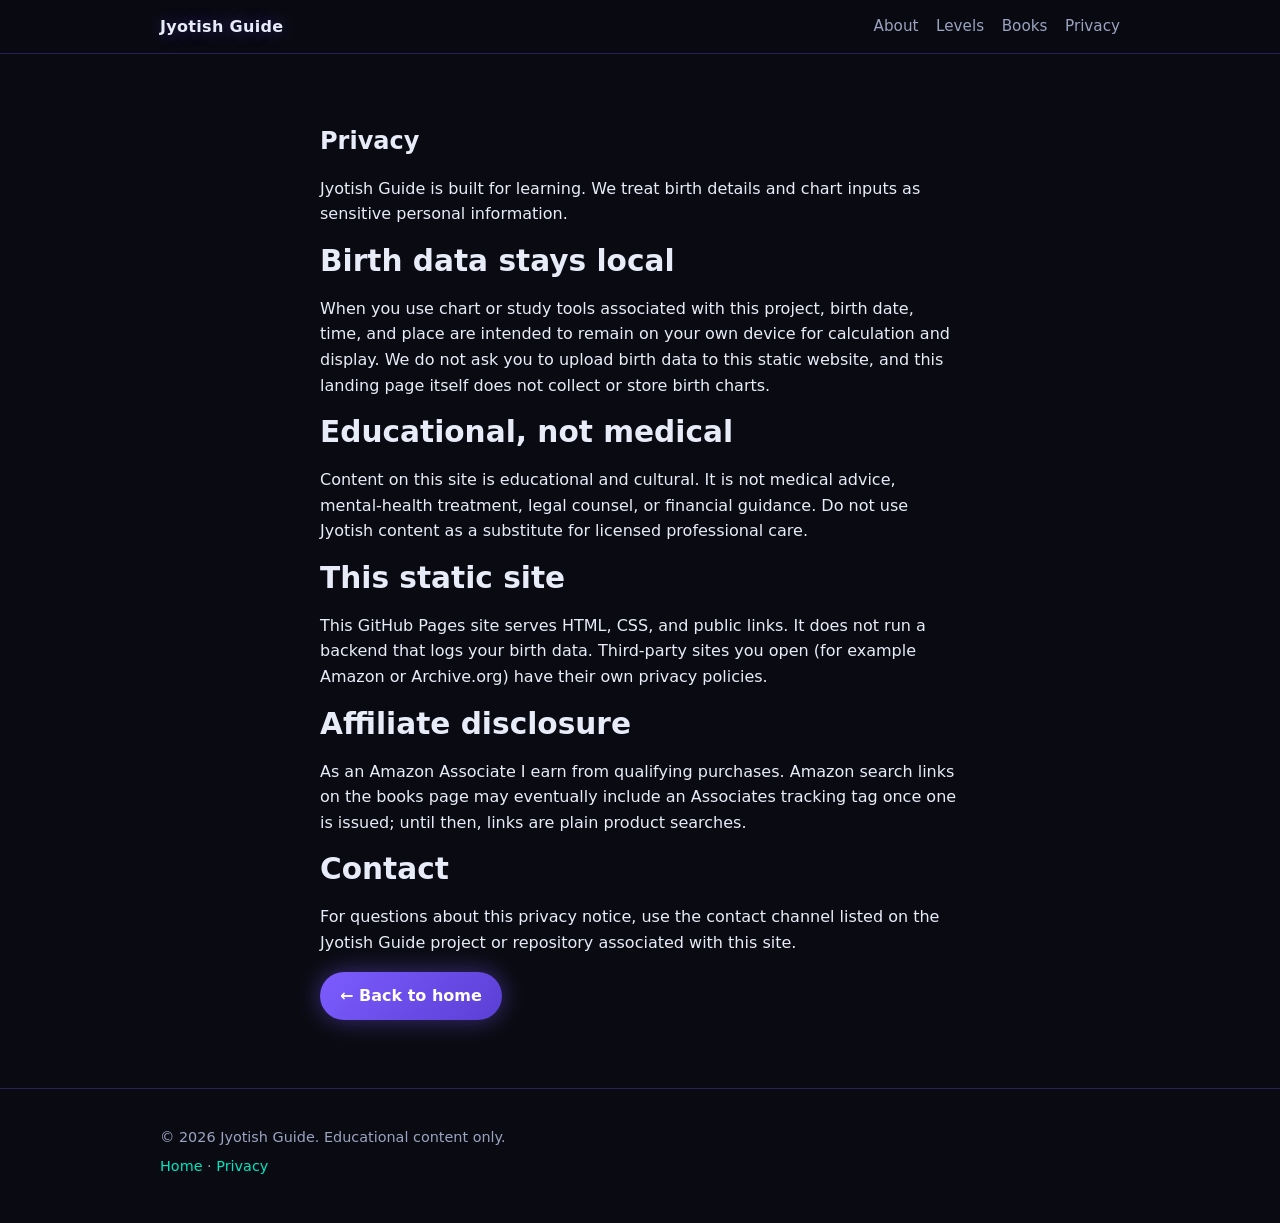
==== privacy.html @ 07be3cb1 "Initial Jyotish Guide landing page for Amazon Associates" ====
<!DOCTYPE html>
<html lang="en">
<head>
  <meta charset="UTF-8">
  <meta name="viewport" content="width=device-width, initial-scale=1">
  <meta name="description" content="Privacy policy for Jyotish Guide — birth data stays local; educational use only.">
  <title>Privacy — Jyotish Guide</title>
  <link rel="stylesheet" href="styles.css">
</head>
<body>
  <header class="site-header">
    <div class="wrap">
      <a class="logo" href="index.html">Jyotish Guide</a>
      <nav>
        <a href="index.html#about">About</a>
        <a href="index.html#levels">Levels</a>
        <a href="index.html#books">Books</a>
        <a href="privacy.html">Privacy</a>
      </nav>
    </div>
  </header>

  <main>
    <section class="section">
      <div class="wrap narrow">
        <h1>Privacy</h1>
        <p>
          Jyotish Guide is built for learning. We treat birth details and chart
          inputs as sensitive personal information.
        </p>
        <h2>Birth data stays local</h2>
        <p>
          When you use chart or study tools associated with this project, birth
          date, time, and place are intended to remain on your own device for
          calculation and display. We do not ask you to upload birth data to this
          static website, and this landing page itself does not collect or store
          birth charts.
        </p>
        <h2>Educational, not medical</h2>
        <p>
          Content on this site is educational and cultural. It is not medical
          advice, mental-health treatment, legal counsel, or financial guidance.
          Do not use Jyotish content as a substitute for licensed professional care.
        </p>
        <h2>This static site</h2>
        <p>
          This GitHub Pages site serves HTML, CSS, and public links. It does not
          run a backend that logs your birth data. Third-party sites you open
          (for example Amazon or Archive.org) have their own privacy policies.
        </p>
        <h2>Affiliate disclosure</h2>
        <p>
          As an Amazon Associate I earn from qualifying purchases. Amazon search
          links on the books page may eventually include an Associates tracking
          tag once one is issued; until then, links are plain product searches.
        </p>
        <h2>Contact</h2>
        <p>
          For questions about this privacy notice, use the contact channel listed
          on the Jyotish Guide project or repository associated with this site.
        </p>
        <p><a class="btn" href="index.html">← Back to home</a></p>
      </div>
    </section>
  </main>

  <footer class="site-footer">
    <div class="wrap">
      <p>© 2026 Jyotish Guide. Educational content only.</p>
      <p><a href="index.html">Home</a> · <a href="privacy.html">Privacy</a></p>
    </div>
  </footer>
</body>
</html>
---- styles.css ----
/* Jyotish Guide — dark neon, simple, mobile-friendly */
:root {
  --bg: #0a0b12;
  --bg-elevated: #12141f;
  --text: #e8ecf8;
  --muted: #9aa3c0;
  --neon: #7c5cff;
  --neon-2: #00e5c0;
  --neon-glow: rgba(124, 92, 255, 0.45);
  --border: rgba(124, 92, 255, 0.28);
  --radius: 14px;
  --max: 960px;
}

*, *::before, *::after { box-sizing: border-box; }

html { scroll-behavior: smooth; }

body {
  margin: 0;
  font-family: system-ui, -apple-system, "Segoe UI", Roboto, Ubuntu, sans-serif;
  background: var(--bg);
  color: var(--text);
  line-height: 1.6;
  min-height: 100vh;
}

a { color: var(--neon-2); text-decoration: none; }
a:hover { text-decoration: underline; }

.wrap {
  width: min(100% - 2rem, var(--max));
  margin-inline: auto;
}
.wrap.narrow { width: min(100% - 2rem, 640px); }

.site-header {
  position: sticky;
  top: 0;
  z-index: 10;
  background: rgba(10, 11, 18, 0.88);
  backdrop-filter: blur(10px);
  border-bottom: 1px solid var(--border);
}
.site-header .wrap {
  display: flex;
  align-items: center;
  justify-content: space-between;
  gap: 1rem;
  padding: 0.85rem 0;
}
.logo {
  font-weight: 700;
  letter-spacing: 0.02em;
  color: var(--text);
  text-shadow: 0 0 18px var(--neon-glow);
}
.logo:hover { text-decoration: none; color: var(--neon-2); }
nav { display: flex; flex-wrap: wrap; gap: 0.85rem 1.1rem; }
nav a { color: var(--muted); font-size: 0.95rem; }
nav a:hover { color: var(--text); }

.hero {
  padding: 4.5rem 0 3.5rem;
  background:
    radial-gradient(ellipse 80% 60% at 50% -10%, rgba(124, 92, 255, 0.22), transparent 60%),
    radial-gradient(ellipse 50% 40% at 90% 40%, rgba(0, 229, 192, 0.08), transparent 50%);
  border-bottom: 1px solid var(--border);
}
.eyebrow {
  text-transform: uppercase;
  letter-spacing: 0.12em;
  font-size: 0.75rem;
  color: var(--neon-2);
  margin: 0 0 0.75rem;
}
.hero h1 {
  margin: 0 0 1rem;
  font-size: clamp(1.85rem, 4.5vw, 2.75rem);
  line-height: 1.15;
  text-shadow: 0 0 40px var(--neon-glow);
}
.lead {
  font-size: 1.1rem;
  color: var(--muted);
  max-width: 36rem;
  margin: 0 0 1.75rem;
}

.btn {
  display: inline-block;
  padding: 0.7rem 1.25rem;
  border-radius: 999px;
  background: linear-gradient(135deg, var(--neon), #5a3fd4);
  color: #fff;
  font-weight: 600;
  box-shadow: 0 0 24px var(--neon-glow);
  border: none;
}
.btn:hover { text-decoration: none; filter: brightness(1.08); }

.section { padding: 3.25rem 0; }
.section h2 {
  margin: 0 0 0.75rem;
  font-size: clamp(1.4rem, 3vw, 1.85rem);
}
.section-intro { color: var(--muted); margin: 0 0 1.75rem; }

.levels {
  background: var(--bg-elevated);
  border-block: 1px solid var(--border);
}
.cards {
  display: grid;
  gap: 1.25rem;
  grid-template-columns: 1fr;
}
@media (min-width: 720px) {
  .cards { grid-template-columns: repeat(3, 1fr); }
}
.card {
  background: var(--bg);
  border: 1px solid var(--border);
  border-radius: var(--radius);
  padding: 1.35rem 1.25rem;
}
.card.featured {
  border-color: var(--neon);
  box-shadow: 0 0 28px rgba(124, 92, 255, 0.2);
}
.card h3 {
  margin: 0 0 0.6rem;
  color: var(--neon-2);
}
.card p { margin: 0 0 0.85rem; color: var(--muted); font-size: 0.95rem; }
.card ul {
  margin: 0;
  padding-left: 1.1rem;
  color: var(--text);
  font-size: 0.9rem;
}
.card li { margin-bottom: 0.35rem; }

.book-feature {
  background: var(--bg-elevated);
  border: 1px solid var(--border);
  border-radius: var(--radius);
  padding: 1.5rem;
  margin-bottom: 2rem;
}
.book-feature h3 { margin-top: 0; }
.link-out { font-weight: 600; }

.buy-heading { margin-top: 0.5rem; }
.buy-list {
  list-style: none;
  padding: 0;
  margin: 1rem 0 1.5rem;
}
.buy-list li {
  margin-bottom: 0.65rem;
  padding: 0.85rem 1rem;
  background: var(--bg-elevated);
  border-radius: 10px;
  border: 1px solid var(--border);
}
.buy-list a { font-weight: 500; }

.disclosure {
  font-size: 0.9rem;
  color: var(--muted);
  border-left: 3px solid var(--neon);
  padding: 0.65rem 0 0.65rem 1rem;
  margin: 1.5rem 0 0;
}

.site-footer {
  padding: 2rem 0 2.5rem;
  border-top: 1px solid var(--border);
  color: var(--muted);
  font-size: 0.9rem;
}
.site-footer p { margin: 0.35rem 0; }

h1, h2, h3 { line-height: 1.25; }
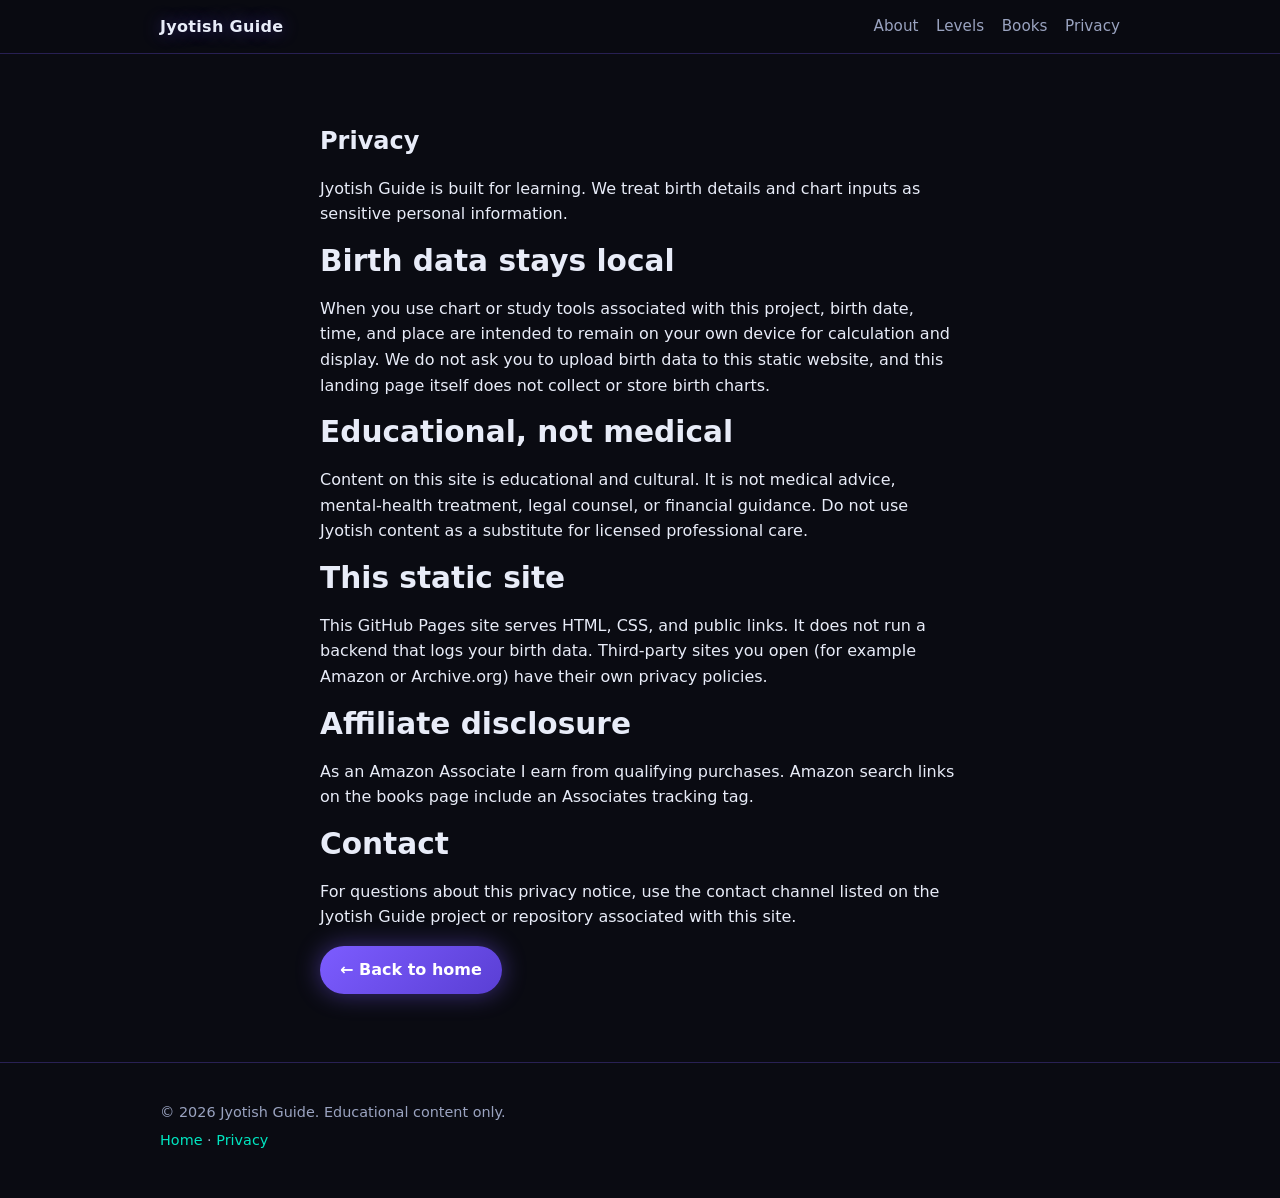
==== commit d3ac9d49: "Add Amazon Associates tag to book links" ====
--- a/privacy.html
+++ b/privacy.html
@@ -51,8 +51,7 @@
         <h2>Affiliate disclosure</h2>
         <p>
           As an Amazon Associate I earn from qualifying purchases. Amazon search
-          links on the books page may eventually include an Associates tracking
-          tag once one is issued; until then, links are plain product searches.
+          links on the books page include an Associates tracking tag.
         </p>
         <h2>Contact</h2>
         <p>
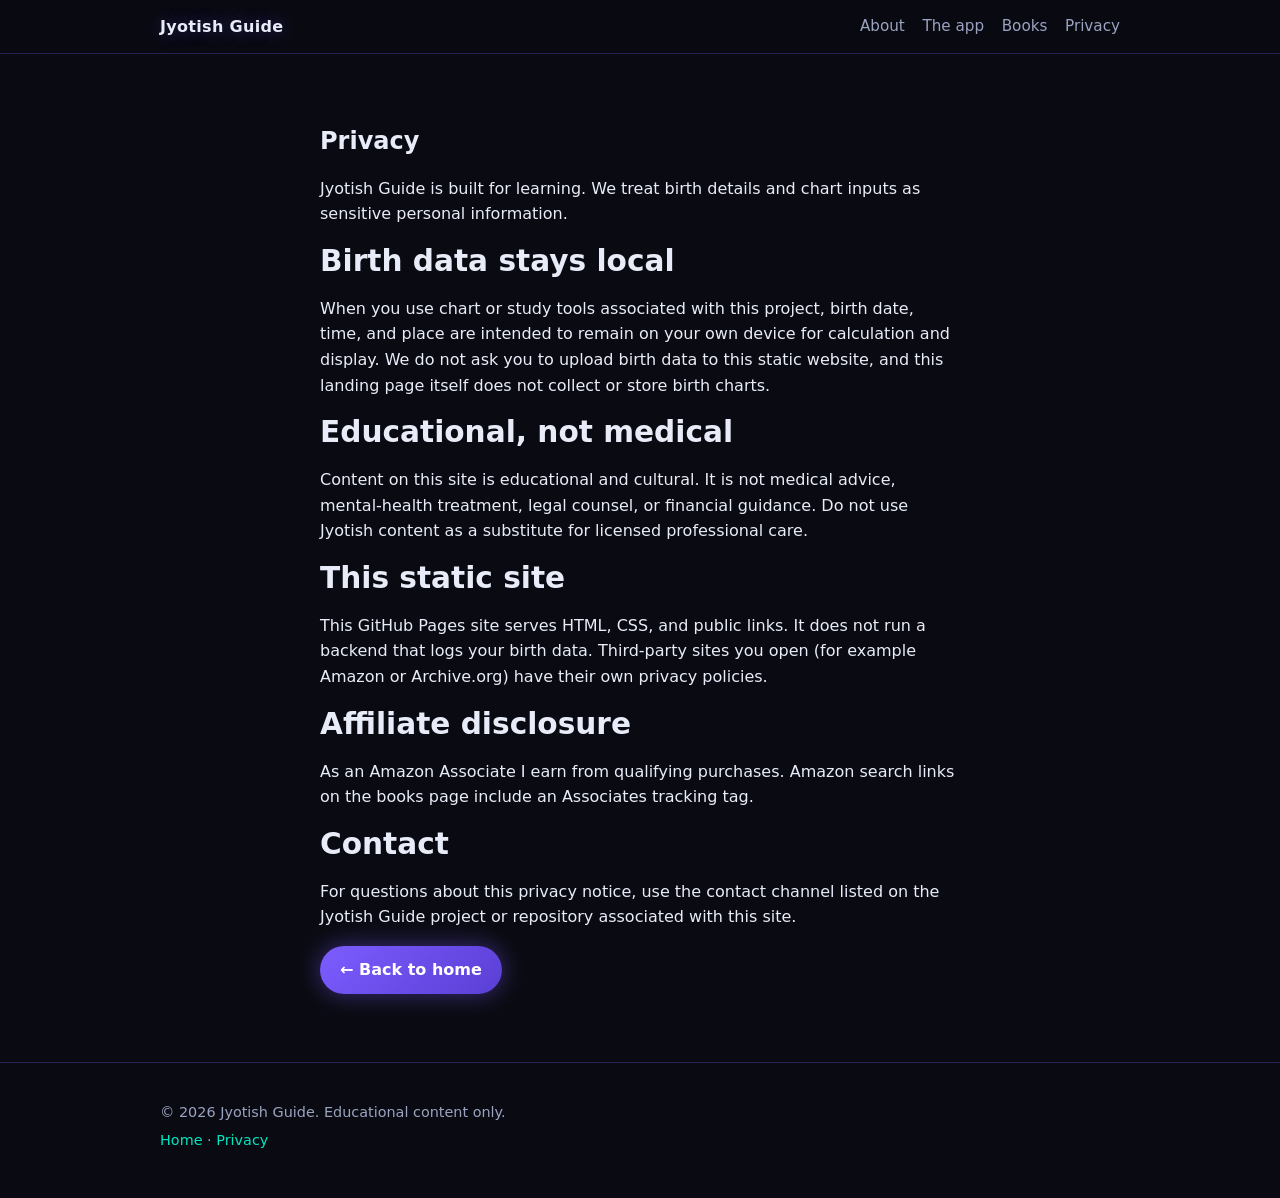
==== commit c9ec66d9: "Replace the free-tier landing with a $6 Member checkout paywall. Open the app posts Stripe Checkout " ====
--- a/privacy.html
+++ b/privacy.html
@@ -13,7 +13,7 @@
       <a class="logo" href="index.html">Jyotish Guide</a>
       <nav>
         <a href="index.html#about">About</a>
-        <a href="index.html#levels">Levels</a>
+        <a href="index.html#app">The app</a>
         <a href="index.html#books">Books</a>
         <a href="privacy.html">Privacy</a>
       </nav>
--- a/styles.css
+++ b/styles.css
@@ -98,6 +98,27 @@
   border: none;
 }
 .btn:hover { text-decoration: none; filter: brightness(1.08); }
+button.btn {
+  font: inherit;
+  cursor: pointer;
+}
+button.btn:disabled {
+  opacity: 0.7;
+  cursor: progress;
+}
+.install-note,
+.honest {
+  color: var(--muted);
+  max-width: 36rem;
+  margin: 1rem 0 0;
+  font-size: 0.95rem;
+}
+.price {
+  margin: 0 0 0.6rem;
+  font-size: 1.55rem;
+  font-weight: 700;
+  color: var(--text);
+}
 
 .section { padding: 3.25rem 0; }
 .section h2 {
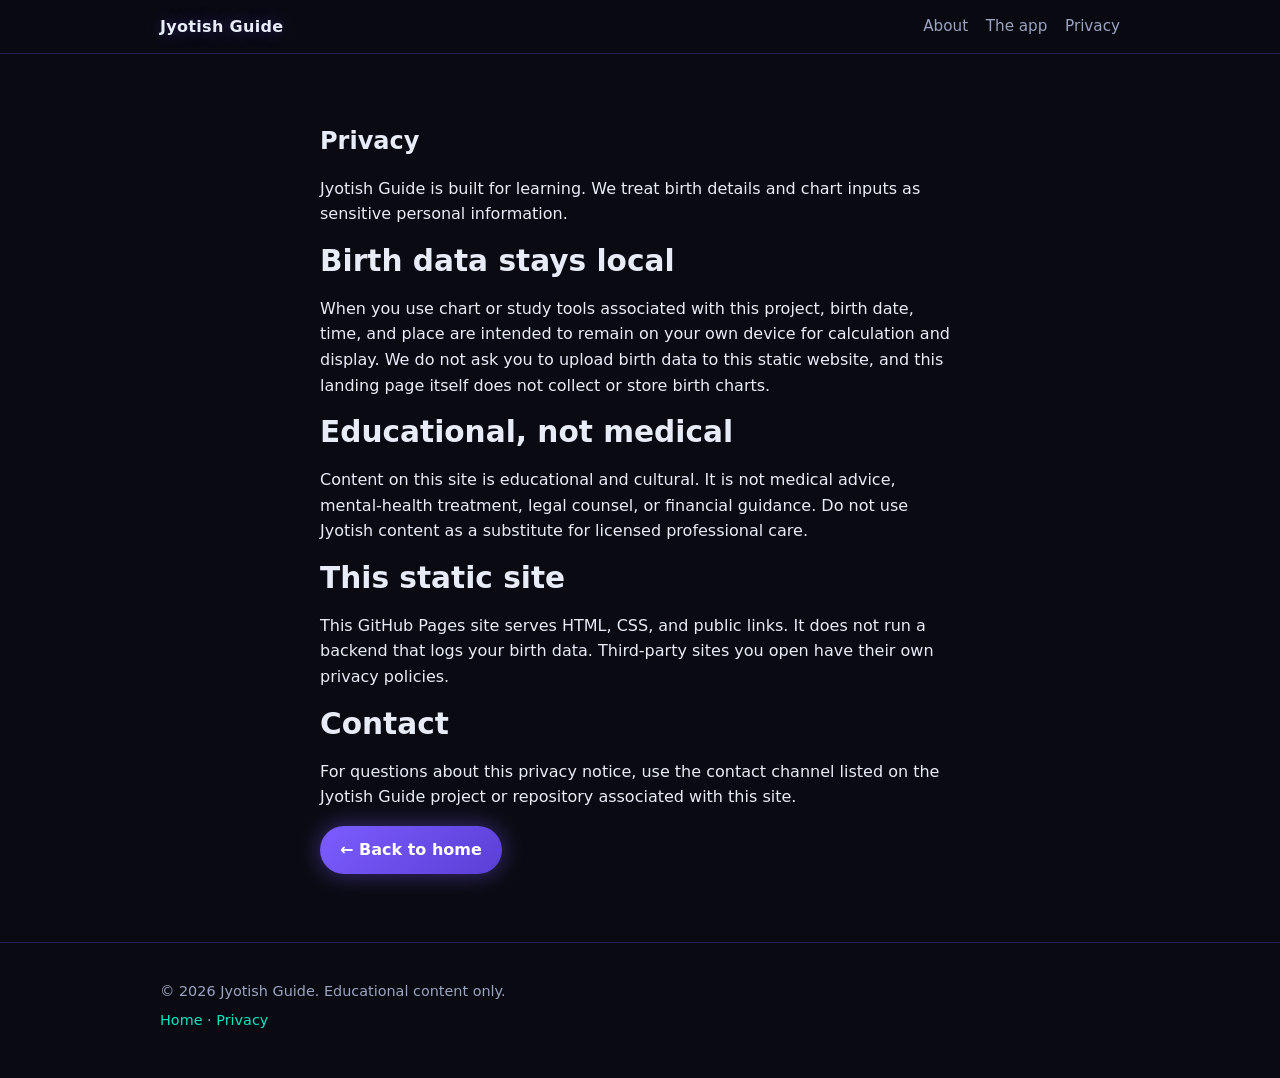
==== commit e7a1e267: "Remove books, Amazon, and affiliate mentions from the landing page. The site now stays on what Jyoti" ====
--- a/privacy.html
+++ b/privacy.html
@@ -14,7 +14,6 @@
       <nav>
         <a href="index.html#about">About</a>
         <a href="index.html#app">The app</a>
-        <a href="index.html#books">Books</a>
         <a href="privacy.html">Privacy</a>
       </nav>
     </div>
@@ -46,12 +45,7 @@
         <p>
           This GitHub Pages site serves HTML, CSS, and public links. It does not
           run a backend that logs your birth data. Third-party sites you open
-          (for example Amazon or Archive.org) have their own privacy policies.
-        </p>
-        <h2>Affiliate disclosure</h2>
-        <p>
-          As an Amazon Associate I earn from qualifying purchases. Amazon search
-          links on the books page include an Associates tracking tag.
+          have their own privacy policies.
         </p>
         <h2>Contact</h2>
         <p>
--- a/styles.css
+++ b/styles.css
@@ -98,6 +98,25 @@
   border: none;
 }
 .btn:hover { text-decoration: none; filter: brightness(1.08); }
+/* Membership chips: landing gradient peach → amber → magenta. Yearly is not a white pill. */
+#open-app {
+  background: linear-gradient(115deg, #ffe0d0 0%, #ffb703 100%);
+  color: #2c1224;
+  box-shadow: 0 6px 18px rgba(255, 183, 3, 0.32);
+}
+#open-year {
+  background: linear-gradient(115deg, #ffb703 0%, #e83e8c 100%);
+  color: #fffaf7;
+  box-shadow: 0 6px 18px rgba(232, 62, 140, 0.34);
+}
+#open-app:hover { color: #2c1224; }
+#open-year:hover { color: #fffaf7; }
+.hero-actions {
+  display: flex;
+  flex-wrap: wrap;
+  gap: 0.75rem;
+  margin: 0;
+}
 button.btn {
   font: inherit;
   cursor: pointer;
@@ -162,39 +181,6 @@
 }
 .card li { margin-bottom: 0.35rem; }
 
-.book-feature {
-  background: var(--bg-elevated);
-  border: 1px solid var(--border);
-  border-radius: var(--radius);
-  padding: 1.5rem;
-  margin-bottom: 2rem;
-}
-.book-feature h3 { margin-top: 0; }
-.link-out { font-weight: 600; }
-
-.buy-heading { margin-top: 0.5rem; }
-.buy-list {
-  list-style: none;
-  padding: 0;
-  margin: 1rem 0 1.5rem;
-}
-.buy-list li {
-  margin-bottom: 0.65rem;
-  padding: 0.85rem 1rem;
-  background: var(--bg-elevated);
-  border-radius: 10px;
-  border: 1px solid var(--border);
-}
-.buy-list a { font-weight: 500; }
-
-.disclosure {
-  font-size: 0.9rem;
-  color: var(--muted);
-  border-left: 3px solid var(--neon);
-  padding: 0.65rem 0 0.65rem 1rem;
-  margin: 1.5rem 0 0;
-}
-
 .site-footer {
   padding: 2rem 0 2.5rem;
   border-top: 1px solid var(--border);
